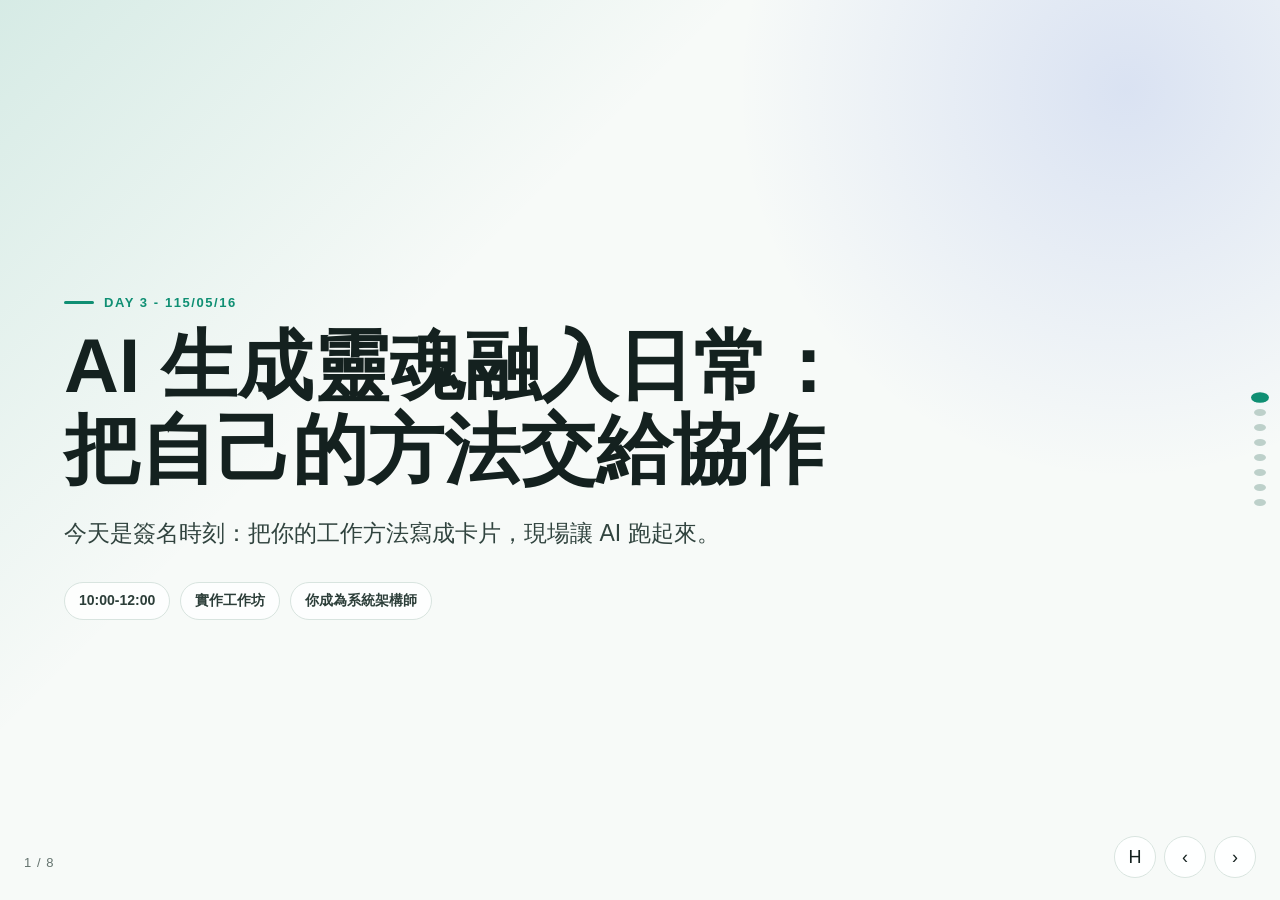
==== course-day3.html @ 00c1c84a "Add detailed interactive course pages" ====
<!doctype html>
<html lang="zh-TW">
<head>
<meta charset="utf-8">
<meta name="viewport" content="width=device-width, initial-scale=1">
<title>Day 3｜AI 生成靈魂融入日常</title>
<meta name="description" content="Day 3 interactive course deck: turn work methods into reusable AI workflow cards.">
<link rel="stylesheet" href="assets/course-pages.css">
</head>
<body>
<main class="deck">
  <section class="slide active">
    <div class="inner">
      <div class="kicker">Day 3 - 115/05/16</div>
      <h1>AI 生成靈魂融入日常：把自己的方法交給協作</h1>
      <p class="lead" style="margin-top:22px;">今天是簽名時刻：把你的工作方法寫成卡片，現場讓 AI 跑起來。</p>
      <div class="meta"><span class="pill">10:00-12:00</span><span class="pill">實作工作坊</span><span class="pill">你成為系統架構師</span></div>
    </div>
  </section>

  <section class="slide">
    <div class="inner">
      <div class="kicker">Run of Show</div>
      <h2>從知道，到做到</h2>
      <div class="run">
        <div class="time">0-5</div><div>安全紅線儀式 + Day 1-2 回顧</div>
        <div class="time">5-35</div><div>七問 Skill 萃取框架工作坊</div>
        <div class="time">35-80</div><div>現場跑卡儀式：v1 -> v2 -> Automation</div>
        <div class="time">80-105</div><div>90 天落地計畫設計工作坊</div>
        <div class="time">105-120</div><div>結業儀式 + 社群銜接</div>
      </div>
    </div>
  </section>

  <section class="slide">
    <div class="inner">
      <div class="kicker">Seven Questions</div>
      <h2>七問框架：把工作方法變成 AI Skill</h2>
      <div class="grid">
        <div class="panel green"><h3>定義邊界</h3><p>Q1 這是什麼工作？誰用？什麼場景？<br>Q2 成功標準是什麼？</p></div>
        <div class="panel amber"><h3>拆解流程</h3><p>Q3 需要什麼輸入？<br>Q4 中間有幾個關鍵步驟？</p></div>
        <div class="panel blue"><h3>設定檢查點</h3><p>Q5 最容易出錯在哪？<br>Q6 人要檢查什麼？<br>Q7 三個月後怎麼改進？</p></div>
      </div>
      <div class="note">七問不是給 AI 看的，而是訓練你把隱性經驗說清楚。</div>
    </div>
  </section>

  <section class="slide">
    <div class="inner">
      <div class="kicker">Skill Card Builder</div>
      <h2>我的 Skill 卡</h2>
      <div class="form-grid">
        <div class="field"><label>Skill 名稱</label><input id="name" placeholder="例如：會議智能助理"></div>
        <div class="field"><label>Q1 定義：什麼工作？誰用？什麼場景？</label><textarea id="q1"></textarea></div>
        <div class="field"><label>Q2 成功標準：怎麼知道做好了？</label><textarea id="q2"></textarea></div>
        <div class="field"><label>Q3 輸入：需要什麼資訊？</label><textarea id="q3"></textarea></div>
        <div class="field"><label>Q4 流程：主要步驟？</label><textarea id="q4"></textarea></div>
        <div class="field"><label>Q5 風險：最容易出錯在哪？</label><textarea id="q5"></textarea></div>
        <div class="field"><label>Q6 檢查點：我親自檢查什麼？</label><textarea id="q6"></textarea></div>
        <div class="field"><label>Q7 迭代：三個月後怎麼改進？</label><textarea id="q7"></textarea></div>
      </div>
      <div class="actions"><button class="btn primary" id="build">產生 Skill 卡</button><button class="btn" id="clear">清空</button></div>
      <pre class="output" id="out">填寫七問後，這裡會產生可丟給 AI 的 Skill 卡草稿。</pre>
    </div>
  </section>

  <section class="slide">
    <div class="inner">
      <div class="kicker">Signature Moment</div>
      <h2>現場跑卡儀式：讓卡片活起來</h2>
      <div class="grid">
        <div class="panel green"><h3>第一張：簡單通用</h3><p>會議紀錄 -> 行動清單。展示 v1 有缺陷，v2 如何透過 Prompt 調整改善。</p></div>
        <div class="panel amber"><h3>第二張：中等複雜</h3><p>顧客回饋 -> 改進建議。讓學員參與發現問題與優化。</p></div>
        <div class="panel blue"><h3>第三張：人 AI 協作</h3><p>展示多步驟執行、人工檢查點與最終輸出。</p></div>
      </div>
      <div class="note">心理轉變：從「AI 很神奇」到「AI 是工具，我可以調教」。</div>
    </div>
  </section>

  <section class="slide">
    <div class="inner">
      <div class="kicker">Prompt Iteration</div>
      <h2>v1 -> v2：看見版本迭代</h2>
      <div class="grid two">
        <div class="panel rose"><h3>v1 簡單版</h3><div class="code">你是會議助理。讀這段會議紀錄，列出 3-5 項主要行動項，包括：行動內容、責任人、deadline。</div></div>
        <div class="panel green"><h3>v2 加強版</h3><div class="code">只列出會議上「明確決定要做」的項目，不包括正在討論或未來可能的想法。責任人沒有明確同意，標記為待確認。</div></div>
      </div>
      <div class="note">重點不是 Prompt 寫很長，而是把 Q5 風險和 Q6 檢查點寫進去。</div>
    </div>
  </section>

  <section class="slide">
    <div class="inner">
      <div class="kicker">90 Days</div>
      <h2>90 天落地計畫：從課堂變成習慣</h2>
      <table class="table">
        <tr><th>階段</th><th>行動</th><th>目的</th></tr>
        <tr><td>Days 1-30</td><td>選 3 個重複工作流，為每個寫一張卡，至少跑一次</td><td>建立基礎</td></tr>
        <tr><td>Days 31-60</td><td>每週執行一次，記錄失敗案例，修改 Prompt v1 -> v2</td><td>持續調整</td></tr>
        <tr><td>Days 61-90</td><td>標準化 1 個 Skill，分享給同事或同儕，收集回饋</td><td>系統化與擴散</td></tr>
      </table>
      <div class="note">90 天之後，Skill 就不只是個人工具，而是團隊資產。</div>
    </div>
  </section>

  <section class="slide">
    <div class="inner">
      <div class="kicker">Community</div>
      <h2>結業不是再見，而是開始</h2>
      <div class="grid">
        <div class="panel green"><h3>30 天挑戰 1</h3><p>上課後 7 天內，分享你的第一張 Skill 卡。</p></div>
        <div class="panel amber"><h3>30 天挑戰 2</h3><p>記錄一次失敗案例：AI 錯在哪？你怎麼修？</p></div>
        <div class="panel blue"><h3>30 天挑戰 3</h3><p>教會 1 個同事使用你的 Skill。</p></div>
      </div>
      <div class="note">最後收束：你不會是一個人走。社群、診所、案例庫，會讓工作流持續進化。</div>
    </div>
  </section>
</main>
<div class="counter" id="counter">1 / 8</div>
<div class="dots" id="dots"></div>
<div class="nav"><a href="course.html">H</a><button id="prev">‹</button><button id="next">›</button></div>
<script src="assets/course-pages.js"></script>
<script>
function val(id) { return document.getElementById(id).value.trim() || "[待填]"; }
document.getElementById("build").addEventListener("click", () => {
  document.getElementById("out").textContent = `[Skill Card] ${val("name")}

Q1 定義
${val("q1")}

Q2 成功標準
${val("q2")}

Q3 輸入
${val("q3")}

Q4 流程
${val("q4")}

Q5 風險
${val("q5")}

Q6 檢查點
${val("q6")}

Q7 迭代
${val("q7")}`;
});
document.getElementById("clear").addEventListener("click", () => {
  document.querySelectorAll("textarea,input").forEach(el => el.value = "");
  document.getElementById("out").textContent = "填寫七問後，這裡會產生可丟給 AI 的 Skill 卡草稿。";
});
</script>
</body>
</html>
---- assets/course-pages.css ----
* { box-sizing: border-box; }
:root {
  --bg: #f7faf8;
  --ink: #14211f;
  --muted: #64736e;
  --line: #d8e4df;
  --panel: #ffffff;
  --soft: #ecf7f3;
  --green: #0f8f73;
  --teal: #1aa38b;
  --amber: #d9911f;
  --blue: #4267d5;
  --rose: #bd4d68;
  --dark: #101b18;
}
html, body { margin: 0; min-height: 100%; }
body {
  font-family: -apple-system, BlinkMacSystemFont, "Noto Sans TC", "Microsoft JhengHei", "Segoe UI", sans-serif;
  background:
    linear-gradient(135deg, rgba(15,143,115,0.14), rgba(255,255,255,0) 34%),
    radial-gradient(circle at 88% 10%, rgba(66,103,213,0.16), rgba(255,255,255,0) 28%),
    var(--bg);
  color: var(--ink);
  overflow: hidden;
}
a { color: inherit; }
.deck { width: 100vw; height: 100vh; position: relative; }
.slide {
  position: absolute;
  inset: 0;
  display: none;
  padding: 70px clamp(24px, 5vw, 76px) 60px;
}
.slide.active { display: flex; animation: enter 0.25s ease; }
@keyframes enter {
  from { opacity: 0; transform: translateY(10px); }
  to { opacity: 1; transform: translateY(0); }
}
.inner { width: min(1180px, 100%); margin: auto; }
.kicker {
  display: inline-flex;
  align-items: center;
  gap: 10px;
  color: var(--green);
  font-size: 13px;
  font-weight: 800;
  letter-spacing: 0.12em;
  text-transform: uppercase;
  margin-bottom: 14px;
}
.kicker::before {
  content: "";
  width: 30px;
  height: 3px;
  background: currentColor;
  border-radius: 999px;
}
h1, h2, h3, p { margin: 0; }
h1 {
  max-width: 850px;
  font-size: clamp(38px, 6.4vw, 76px);
  line-height: 1.1;
  letter-spacing: 0;
  font-weight: 850;
}
h2 {
  font-size: clamp(30px, 4.2vw, 52px);
  line-height: 1.18;
  letter-spacing: 0;
  font-weight: 820;
  margin-bottom: 22px;
}
h3 { font-size: clamp(18px, 2vw, 24px); line-height: 1.35; margin-bottom: 10px; }
p, li { color: var(--muted); font-size: clamp(15px, 1.35vw, 19px); line-height: 1.75; }
.lead { max-width: 780px; color: #31443f; font-size: clamp(18px, 2vw, 23px); }
.meta { display: flex; flex-wrap: wrap; gap: 10px; margin-top: 28px; }
.pill {
  border: 1px solid var(--line);
  border-radius: 999px;
  padding: 9px 14px;
  background: rgba(255,255,255,0.82);
  color: #2c3e39;
  font-size: 14px;
  font-weight: 740;
  text-decoration: none;
}
.grid { display: grid; grid-template-columns: repeat(3, minmax(0, 1fr)); gap: 16px; }
.grid.two { grid-template-columns: repeat(2, minmax(0, 1fr)); }
.panel {
  background: rgba(255,255,255,0.86);
  border: 1px solid var(--line);
  border-radius: 8px;
  padding: 22px;
  box-shadow: 0 1px 0 rgba(255,255,255,0.8) inset;
}
.panel.green { border-top: 4px solid var(--green); }
.panel.amber { border-top: 4px solid var(--amber); }
.panel.blue { border-top: 4px solid var(--blue); }
.panel.rose { border-top: 4px solid var(--rose); }
.clean-list { list-style: none; padding: 0; margin: 0; display: grid; gap: 9px; }
.clean-list li { position: relative; padding-left: 16px; }
.clean-list li::before {
  content: "";
  position: absolute;
  left: 0;
  top: 0.72em;
  width: 6px;
  height: 6px;
  background: var(--teal);
  border-radius: 50%;
}
.table {
  width: 100%;
  border-collapse: collapse;
  overflow: hidden;
  border-radius: 8px;
  background: var(--panel);
  border: 1px solid var(--line);
}
.table th, .table td {
  text-align: left;
  padding: 12px 14px;
  border-bottom: 1px solid var(--line);
  color: #334843;
  font-size: 15px;
  vertical-align: top;
}
.table th { background: var(--soft); color: var(--green); font-weight: 820; }
.table tr:last-child td { border-bottom: 0; }
.run { display: grid; grid-template-columns: 96px 1fr; border: 1px solid var(--line); border-radius: 8px; overflow: hidden; background: var(--panel); }
.run div { padding: 13px 16px; border-bottom: 1px solid var(--line); }
.run div:nth-last-child(-n+2) { border-bottom: 0; }
.time { background: var(--soft); color: var(--green); font-weight: 830; }
.note {
  margin-top: 18px;
  border-left: 4px solid var(--green);
  background: rgba(255,255,255,0.74);
  padding: 14px 16px;
  color: #425650;
  font-size: 15px;
  line-height: 1.7;
}
.code {
  white-space: pre-wrap;
  background: var(--dark);
  color: #dffaf2;
  border-radius: 8px;
  padding: 18px;
  font-family: ui-monospace, SFMono-Regular, Menlo, Consolas, monospace;
  font-size: 13px;
  line-height: 1.55;
  max-height: 360px;
  overflow: auto;
}
.tabs { display: flex; flex-wrap: wrap; gap: 8px; margin-bottom: 14px; }
.tab, .btn {
  border: 1px solid var(--line);
  border-radius: 8px;
  padding: 10px 14px;
  background: var(--panel);
  color: var(--ink);
  cursor: pointer;
  font-weight: 760;
}
.tab.active, .btn.primary { background: var(--green); border-color: var(--green); color: #fff; }
.form-grid { display: grid; grid-template-columns: repeat(2, minmax(0, 1fr)); gap: 12px; }
.field {
  background: rgba(255,255,255,0.88);
  border: 1px solid var(--line);
  border-radius: 8px;
  padding: 14px;
}
.field label { display: block; font-weight: 800; margin-bottom: 8px; }
textarea, input {
  width: 100%;
  border: 1px solid #cbd9d3;
  border-radius: 8px;
  padding: 10px 12px;
  background: #fbfefd;
  color: var(--ink);
  font: inherit;
  line-height: 1.45;
}
textarea { min-height: 70px; resize: vertical; }
.actions { display: flex; gap: 10px; flex-wrap: wrap; margin-top: 14px; }
.output {
  margin-top: 14px;
  white-space: pre-wrap;
  background: var(--dark);
  color: #dffaf2;
  border-radius: 8px;
  padding: 18px;
  font-family: ui-monospace, SFMono-Regular, Menlo, Consolas, monospace;
  font-size: 13px;
  line-height: 1.6;
  max-height: 260px;
  overflow: auto;
}
.nav {
  position: fixed;
  right: 24px;
  bottom: 22px;
  z-index: 20;
  display: flex;
  gap: 8px;
}
.nav button, .nav a {
  width: 42px;
  height: 42px;
  border: 1px solid var(--line);
  border-radius: 50%;
  background: rgba(255,255,255,0.88);
  color: var(--ink);
  font-size: 18px;
  cursor: pointer;
  display: grid;
  place-items: center;
  text-decoration: none;
}
.counter {
  position: fixed;
  left: 24px;
  bottom: 30px;
  z-index: 20;
  color: var(--muted);
  font-size: 13px;
  letter-spacing: 0.08em;
}
.dots {
  position: fixed;
  top: 50%;
  right: 14px;
  transform: translateY(-50%);
  display: grid;
  gap: 8px;
  z-index: 20;
}
.dot {
  width: 7px;
  height: 7px;
  border: 0;
  border-radius: 50%;
  background: #bdd0ca;
  cursor: pointer;
}
.dot.active { background: var(--green); transform: scale(1.5); }
@media (max-width: 860px) {
  body { overflow: auto; }
  .deck { height: auto; min-height: 100vh; }
  .slide { position: relative; min-height: 100vh; padding: 70px 20px 86px; }
  .slide:not(.active) { display: none; }
  .grid, .grid.two, .form-grid { grid-template-columns: 1fr; }
  .dots { display: none; }
}
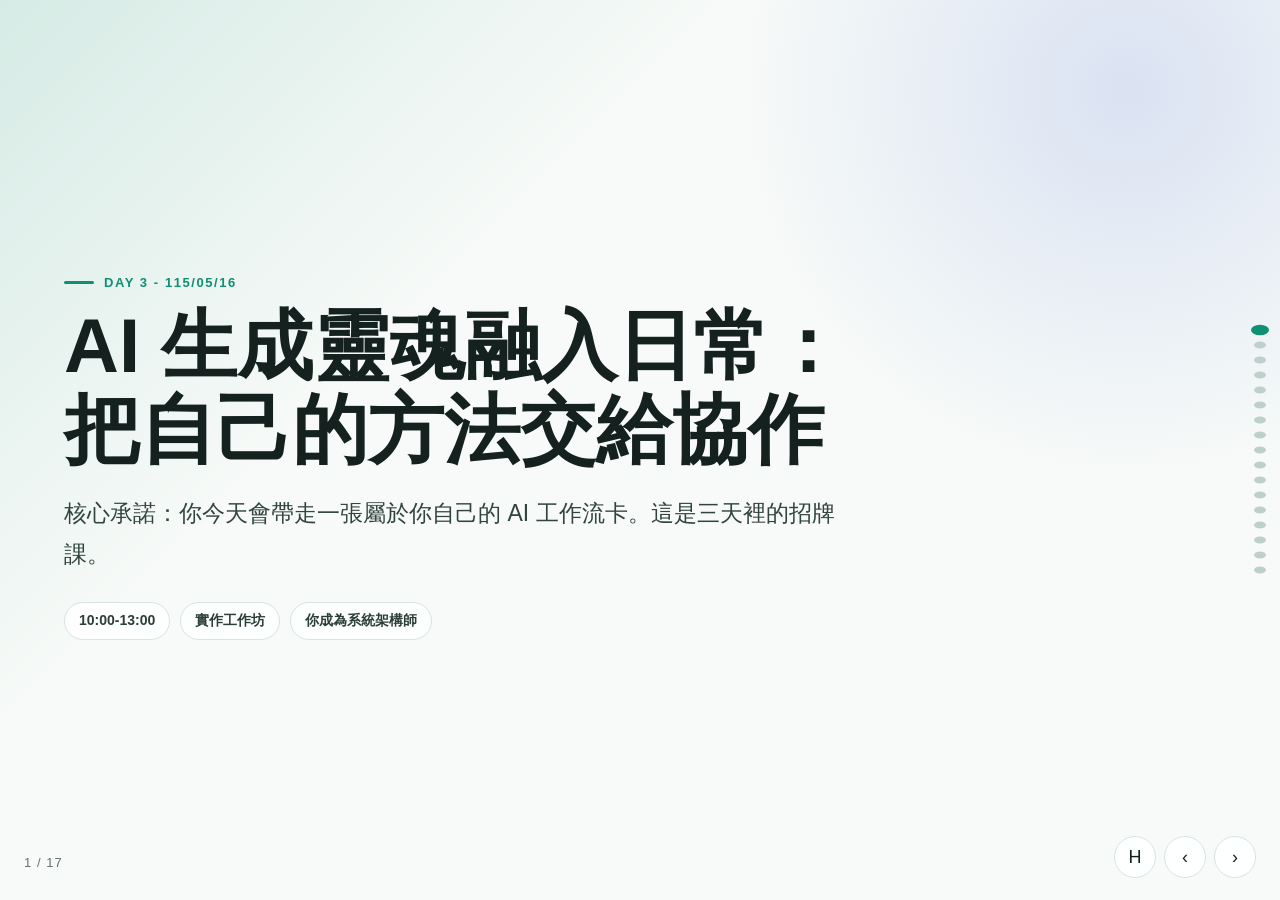
==== commit 73c5b301: "Add visual seven-question workflow map" ====
--- a/course-day3.html
+++ b/course-day3.html
@@ -13,35 +13,155 @@
     <div class="inner">
       <div class="kicker">Day 3 - 115/05/16</div>
       <h1>AI 生成靈魂融入日常：把自己的方法交給協作</h1>
-      <p class="lead" style="margin-top:22px;">今天是簽名時刻：把你的工作方法寫成卡片，現場讓 AI 跑起來。</p>
-      <div class="meta"><span class="pill">10:00-12:00</span><span class="pill">實作工作坊</span><span class="pill">你成為系統架構師</span></div>
+      <p class="lead" style="margin-top:22px;">核心承諾：你今天會帶走一張屬於你自己的 AI 工作流卡。這是三天裡的招牌課。</p>
+      <div class="meta"><span class="pill">10:00-13:00</span><span class="pill">實作工作坊</span><span class="pill">你成為系統架構師</span></div>
     </div>
   </section>
 
   <section class="slide">
     <div class="inner">
       <div class="kicker">Run of Show</div>
-      <h2>從知道，到做到</h2>
+      <h2>3 小時版本：從知道，到真的做出來</h2>
       <div class="run">
-        <div class="time">0-5</div><div>安全紅線儀式 + Day 1-2 回顧</div>
-        <div class="time">5-35</div><div>七問 Skill 萃取框架工作坊</div>
-        <div class="time">35-80</div><div>現場跑卡儀式：v1 -> v2 -> Automation</div>
-        <div class="time">80-105</div><div>90 天落地計畫設計工作坊</div>
-        <div class="time">105-120</div><div>結業儀式 + 社群銜接</div>
-      </div>
+        <div class="time">0-10</div><div>開場：不只是寫 Prompt，把自己的工作方法教給 AI</div>
+        <div class="time">10-30</div><div>什麼是 Skill：定義、解剖學、Prompt vs Skill</div>
+        <div class="time">30-50</div><div>七問萃取法：回憶練習 + 工作流顯性化</div>
+        <div class="time">50-90</div><div>實作：完成你的《AI 工作流卡》</div>
+        <div class="time">90-110</div><div>交換實測：讓別人的工作流跑起來</div>
+        <div class="time">110-140</div><div>現場產出儀式：你的卡，AI 真的能跑</div>
+        <div class="time">140-160</div><div>版本迭代 + 90 天 AI 落地計畫</div>
+        <div class="time">160-180</div><div>結業儀式 + 社群銜接</div>
+      </div>
+    </div>
+  </section>
+
+  <section class="slide">
+    <div class="inner">
+      <div class="kicker">Opening</div>
+      <h2>不只是寫 Prompt</h2>
+      <div class="grid two">
+        <div class="panel green">
+          <h3>今天的轉換</h3>
+          <p>前兩天你學會了看懂 AI、選對工具。今天是最重要的一天：你要把自己的工作方法教給 AI。</p>
+          <div class="note">Prompt 只是對話技巧；Skill 是把一件事的完整流程寫成 AI 可以遵循的結構。</div>
+        </div>
+        <div class="panel blue">
+          <h3>核心承諾</h3>
+          <p>寫一次，用一百次。這不是技術，而是你的職場經驗被看見、被複製、被改進的方式。</p>
+        </div>
+      </div>
+    </div>
+  </section>
+
+  <section class="slide">
+    <div class="inner">
+      <div class="kicker">Skill Anatomy</div>
+      <h2>什麼是 Skill？</h2>
+      <p class="lead">Skill = 你的經驗 + 結構化的流程 + AI 可以執行的指令。</p>
+      <table class="table" style="margin-top:22px;">
+        <tr><th>組成</th><th>白話</th><th>範例：整理會議紀錄</th></tr>
+        <tr><td>觸發條件</td><td>什麼時候啟動</td><td>收到會議錄音或逐字稿時</td></tr>
+        <tr><td>需要什麼輸入</td><td>你要給 AI 什麼東西</td><td>逐字稿、與會者名單、會議主題</td></tr>
+        <tr><td>步驟</td><td>一步一步怎麼做</td><td>擷取重點 -> 分類決議/待辦 -> 指派負責人 -> 格式化</td></tr>
+        <tr><td>產出長什麼樣</td><td>最終成果的格式</td><td>待辦事項 / 負責人 / 截止日表格</td></tr>
+        <tr><td>怎麼檢查好壞</td><td>驗收標準</td><td>每個待辦都有明確負責人和日期</td></tr>
+        <tr><td>前後接什麼</td><td>上游跟下游</td><td>前：會議結束；後：寄信、更新專案看板</td></tr>
+      </table>
+      <div class="note">你現在已經在做這件事了，只是全部存在你腦子裡。今天的工作就是把它寫出來。</div>
+    </div>
+  </section>
+
+  <section class="slide">
+    <div class="inner">
+      <div class="kicker">Prompt vs Skill</div>
+      <h2>Skill 跟 Prompt 的差別</h2>
+      <table class="table">
+        <tr><th></th><th>Prompt</th><th>Skill</th></tr>
+        <tr><td>時間</td><td>一次性</td><td>可重複使用</td></tr>
+        <tr><td>範圍</td><td>一個問題</td><td>一個完整流程</td></tr>
+        <tr><td>誰的知識</td><td>AI 的通用知識</td><td>你的專業知識</td></tr>
+        <tr><td>品質控制</td><td>通常沒有</td><td>有檢查標準</td></tr>
+      </table>
+      <div class="note">隱性知識顯性化：Skill = 可複製的決策規則 + 品質檢查表 + 例外處理 + 回饋機制。</div>
+    </div>
+  </section>
+
+  <section class="slide">
+    <div class="inner">
+      <div class="kicker">Hidden Knowledge</div>
+      <h2>把腦子裡的專業說清楚</h2>
+      <div class="grid">
+        <div class="panel green"><h3>資深業務</h3><p>談判準備清單：先查誰決策、誰反對、對方真正痛點是什麼。</p></div>
+        <div class="panel amber"><h3>專案經理</h3><p>風險預判 SOP：先看時程、責任邊界、外部依賴、溝通斷點。</p></div>
+        <div class="panel blue"><h3>設計師</h3><p>風格校對規則：色彩、層級、留白、品牌語氣、使用者視線路徑。</p></div>
+      </div>
+      <div class="note">如果你無法清楚說明，代表你可能還沒完全理解這項工作。</div>
+    </div>
+  </section>
+
+  <section class="slide">
+    <div class="inner">
+      <div class="kicker">Case Study</div>
+      <h2>從同事.skill 到自己的工作型數位分身</h2>
+      <div class="grid two">
+        <div class="panel green">
+          <h3>為什麼它會爆紅？</h3>
+          <p>同事.skill 讓大家第一次直覺感覺到：一個人的工作方式，可以從聊天、文件、PR、Email 等材料中被萃取，封裝成可被 AI 調用的 Skill。</p>
+          <div class="note">課堂轉譯：我們不蒸餾別人，我們蒸餾自己。</div>
+        </div>
+        <div class="panel blue">
+          <h3>今天要學的不是複製人</h3>
+          <ul class="clean-list">
+            <li>提取我的工作邊界與常用流程</li>
+            <li>說清楚我的品質標準與判斷習慣</li>
+            <li>讓 AI 先幫我起草、檢查、提醒、延伸</li>
+            <li>所有重要輸出仍由本人覆核</li>
+          </ul>
+        </div>
+      </div>
+      <div class="meta"><a class="pill" href="https://github.com/titanwings/colleague-skill">參考案例：dot-skill / colleague-skill</a><a class="pill" href="https://titanwings.github.io/colleague-skill-site/">官方展示頁</a></div>
+    </div>
+  </section>
+
+  <section class="slide">
+    <div class="inner">
+      <div class="kicker">Visual Model</div>
+      <h2>我的工作型數位分身怎麼形成？</h2>
+      <img class="diagram" src="assets/diagrams/my-work-twin.svg" alt="自己的工作型數位分身：我的材料、七問萃取、Work Skill 加 Persona、工作協作與迭代修正">
     </div>
   </section>
 
   <section class="slide">
     <div class="inner">
       <div class="kicker">Seven Questions</div>
-      <h2>七問框架：把工作方法變成 AI Skill</h2>
-      <div class="grid">
-        <div class="panel green"><h3>定義邊界</h3><p>Q1 這是什麼工作？誰用？什麼場景？<br>Q2 成功標準是什麼？</p></div>
-        <div class="panel amber"><h3>拆解流程</h3><p>Q3 需要什麼輸入？<br>Q4 中間有幾個關鍵步驟？</p></div>
-        <div class="panel blue"><h3>設定檢查點</h3><p>Q5 最容易出錯在哪？<br>Q6 人要檢查什麼？<br>Q7 三個月後怎麼改進？</p></div>
-      </div>
-      <div class="note">七問不是給 AI 看的，而是訓練你把隱性經驗說清楚。</div>
+      <h2>七問萃取法：把工作方法變成 AI Skill</h2>
+      <div class="grid">
+        <div class="panel green"><h3>先回憶</h3><p>閉上眼睛，回想上週做過的一件重複性工作。不用是大事，就是做很多次、有點煩的那種。</p></div>
+        <div class="panel amber"><h3>再寫三句</h3><p>用白話寫下：這件事是什麼？為什麼要做？通常怎麼做？先不要追求完美。</p></div>
+        <div class="panel blue"><h3>最後用七問整理</h3><p>七問不是給 AI 看的，而是訓練你把隱性經驗說清楚。</p></div>
+      </div>
+    </div>
+  </section>
+
+  <section class="slide">
+    <div class="inner">
+      <div class="kicker">Seven Questions</div>
+      <h2>七個問題</h2>
+      <img class="diagram" src="assets/diagrams/seven-question-map.svg" alt="七問萃取地圖：定義任務、設計流程、建立品質迴圈">
+      <div class="note">例：客戶會議 -> 整理拜訪紀錄與 CRM 更新 -> 主管 review -> 行動計畫。</div>
+    </div>
+  </section>
+
+  <section class="slide">
+    <div class="inner">
+      <div class="kicker">Question Cards</div>
+      <h2>七問不是考試，是路標</h2>
+      <div class="grid">
+        <div class="panel green"><h3>1-3：先把任務框起來</h3><p>這件事是什麼？什麼時候開始？需要哪些輸入？先知道入口在哪裡。</p></div>
+        <div class="panel amber"><h3>4：把流程排出來</h3><p>步驟不用一開始就完美。先寫出你平常怎麼做，再讓同學和 AI 幫你找缺口。</p></div>
+        <div class="panel blue"><h3>5-7：讓成果可檢查</h3><p>輸出長什麼樣？怎麼檢查？前後接哪裡？這三題讓 AI 不只是產出，而是進入你的工作流。</p></div>
+      </div>
+      <div class="note">人類友善版說法：我不是要寫出完美 SOP，我只是先畫出一條 AI 可以跟著走的路。</div>
     </div>
   </section>
 
@@ -51,13 +171,14 @@
       <h2>我的 Skill 卡</h2>
       <div class="form-grid">
         <div class="field"><label>Skill 名稱</label><input id="name" placeholder="例如：會議智能助理"></div>
-        <div class="field"><label>Q1 定義：什麼工作？誰用？什麼場景？</label><textarea id="q1"></textarea></div>
-        <div class="field"><label>Q2 成功標準：怎麼知道做好了？</label><textarea id="q2"></textarea></div>
-        <div class="field"><label>Q3 輸入：需要什麼資訊？</label><textarea id="q3"></textarea></div>
-        <div class="field"><label>Q4 流程：主要步驟？</label><textarea id="q4"></textarea></div>
-        <div class="field"><label>Q5 風險：最容易出錯在哪？</label><textarea id="q5"></textarea></div>
-        <div class="field"><label>Q6 檢查點：我親自檢查什麼？</label><textarea id="q6"></textarea></div>
-        <div class="field"><label>Q7 迭代：三個月後怎麼改進？</label><textarea id="q7"></textarea></div>
+        <div class="field"><label>Q1 這是什麼？（任務定義）</label><textarea id="q1"></textarea></div>
+        <div class="field"><label>Q2 什麼時候開始？（觸發條件）</label><textarea id="q2"></textarea></div>
+        <div class="field"><label>Q3 需要哪些輸入？（格式範例）</label><textarea id="q3"></textarea></div>
+        <div class="field"><label>Q4 步驟是什麼？（Prompt 結構）</label><textarea id="q4"></textarea></div>
+        <div class="field"><label>Q5 產出長什麼樣？（輸出標準）</label><textarea id="q5"></textarea></div>
+        <div class="field"><label>Q6 怎麼檢查好壞？（人工覆核點）</label><textarea id="q6"></textarea></div>
+        <div class="field"><label>Q7 前後接什麼流程？（串接點）</label><textarea id="q7"></textarea></div>
+        <div class="field"><label>建議工具組合</label><input id="tools" placeholder="例如：Claude -> Google Docs -> Notion"></div>
       </div>
       <div class="actions"><button class="btn primary" id="build">產生 Skill 卡</button><button class="btn" id="clear">清空</button></div>
       <pre class="output" id="out">填寫七問後，這裡會產生可丟給 AI 的 Skill 卡草稿。</pre>
@@ -66,14 +187,27 @@
 
   <section class="slide">
     <div class="inner">
+      <div class="kicker">Peer Test</div>
+      <h2>交換實測：讓別人的工作流跑起來</h2>
+      <div class="grid">
+        <div class="panel green"><h3>1. 交換卡片</h3><p>兩兩配對，把自己的《AI 工作流卡》交給對方。</p></div>
+        <div class="panel amber"><h3>2. 試著跑一次</h3><p>對方只依照卡片操作，看能不能理解輸入、步驟、輸出與檢查點。</p></div>
+        <div class="panel blue"><h3>3. 結構化回饋</h3><p>缺少哪些輸入？步驟哪裡模糊？驗證機制夠嗎？</p></div>
+      </div>
+      <div class="note">關鍵體驗：好的工作流 = 別人也能操作。Skill 是可轉移的專業。</div>
+    </div>
+  </section>
+
+  <section class="slide">
+    <div class="inner">
       <div class="kicker">Signature Moment</div>
-      <h2>現場跑卡儀式：讓卡片活起來</h2>
-      <div class="grid">
-        <div class="panel green"><h3>第一張：簡單通用</h3><p>會議紀錄 -> 行動清單。展示 v1 有缺陷，v2 如何透過 Prompt 調整改善。</p></div>
-        <div class="panel amber"><h3>第二張：中等複雜</h3><p>顧客回饋 -> 改進建議。讓學員參與發現問題與優化。</p></div>
-        <div class="panel blue"><h3>第三張：人 AI 協作</h3><p>展示多步驟執行、人工檢查點與最終輸出。</p></div>
-      </div>
-      <div class="note">心理轉變：從「AI 很神奇」到「AI 是工具，我可以調教」。</div>
+      <h2>現場產出儀式：你的卡，AI 真的能跑</h2>
+      <div class="grid">
+        <div class="panel green"><h3>1. 貼到共用牆</h3><p>學員把工作流卡貼到共用 Notion / Google Doc / Airtable。</p></div>
+        <div class="panel amber"><h3>2. 講師挑 3 張</h3><p>涵蓋不同族群：學生、上班族、創業者或地方工作者。</p></div>
+        <div class="panel blue"><h3>3. 現場跑一次</h3><p>用真實 AI 工具把產出投影出來，邀請卡片作者回饋落差。</p></div>
+      </div>
+      <div class="note">關鍵體驗：我寫的這張卡，真的可以變成 AI 的工作。</div>
     </div>
   </section>
 
@@ -85,7 +219,7 @@
         <div class="panel rose"><h3>v1 簡單版</h3><div class="code">你是會議助理。讀這段會議紀錄，列出 3-5 項主要行動項，包括：行動內容、責任人、deadline。</div></div>
         <div class="panel green"><h3>v2 加強版</h3><div class="code">只列出會議上「明確決定要做」的項目，不包括正在討論或未來可能的想法。責任人沒有明確同意，標記為待確認。</div></div>
       </div>
-      <div class="note">重點不是 Prompt 寫很長，而是把 Q5 風險和 Q6 檢查點寫進去。</div>
+      <div class="note">工作流進化路徑：v1 卡片 -> 優化 Prompt -> 可重複檢查表 -> 半自動流程 -> Skill / Agent。</div>
     </div>
   </section>
 
@@ -116,7 +250,7 @@
     </div>
   </section>
 </main>
-<div class="counter" id="counter">1 / 8</div>
+<div class="counter" id="counter">1 / 17</div>
 <div class="dots" id="dots"></div>
 <div class="nav"><a href="course.html">H</a><button id="prev">‹</button><button id="next">›</button></div>
 <script src="assets/course-pages.js"></script>
@@ -128,7 +262,7 @@
 Q1 定義
 ${val("q1")}
 
-Q2 成功標準
+Q2 觸發條件
 ${val("q2")}
 
 Q3 輸入
@@ -137,14 +271,17 @@
 Q4 流程
 ${val("q4")}
 
-Q5 風險
+Q5 產出格式
 ${val("q5")}
 
 Q6 檢查點
 ${val("q6")}
 
-Q7 迭代
-${val("q7")}`;
+Q7 前後流程
+${val("q7")}
+
+建議工具組合
+${val("tools")}`;
 });
 document.getElementById("clear").addEventListener("click", () => {
   document.querySelectorAll("textarea,input").forEach(el => el.value = "");
--- a/assets/course-pages.css
+++ b/assets/course-pages.css
@@ -13,7 +13,7 @@
   --rose: #bd4d68;
   --dark: #101b18;
 }
-html, body { margin: 0; min-height: 100%; }
+html, body { margin: 0; min-height: 100%; overflow-x: hidden; }
 body {
   font-family: -apple-system, BlinkMacSystemFont, "Noto Sans TC", "Microsoft JhengHei", "Segoe UI", sans-serif;
   background:
@@ -30,13 +30,19 @@
   inset: 0;
   display: none;
   padding: 70px clamp(24px, 5vw, 76px) 60px;
+  overflow-x: hidden;
+  overflow-y: auto;
+  overscroll-behavior: contain;
+  scroll-padding: 72px 0 88px;
+  -webkit-overflow-scrolling: touch;
+  touch-action: pan-y;
 }
 .slide.active { display: flex; animation: enter 0.25s ease; }
 @keyframes enter {
   from { opacity: 0; transform: translateY(10px); }
   to { opacity: 1; transform: translateY(0); }
 }
-.inner { width: min(1180px, 100%); margin: auto; }
+.inner { width: min(1180px, 100%); min-width: 0; margin: auto; }
 .kicker {
   display: inline-flex;
   align-items: center;
@@ -62,6 +68,8 @@
   line-height: 1.1;
   letter-spacing: 0;
   font-weight: 850;
+  overflow-wrap: anywhere;
+  word-break: break-word;
 }
 h2 {
   font-size: clamp(30px, 4.2vw, 52px);
@@ -69,6 +77,8 @@
   letter-spacing: 0;
   font-weight: 820;
   margin-bottom: 22px;
+  overflow-wrap: anywhere;
+  word-break: break-word;
 }
 h3 { font-size: clamp(18px, 2vw, 24px); line-height: 1.35; margin-bottom: 10px; }
 p, li { color: var(--muted); font-size: clamp(15px, 1.35vw, 19px); line-height: 1.75; }
@@ -140,6 +150,15 @@
   font-size: 15px;
   line-height: 1.7;
 }
+.diagram {
+  width: 100%;
+  max-height: 68vh;
+  object-fit: contain;
+  display: block;
+  border: 1px solid var(--line);
+  border-radius: 12px;
+  background: #fff;
+}
 .code {
   white-space: pre-wrap;
   background: var(--dark);
@@ -247,8 +266,17 @@
 @media (max-width: 860px) {
   body { overflow: auto; }
   .deck { height: auto; min-height: 100vh; }
-  .slide { position: relative; min-height: 100vh; padding: 70px 20px 86px; }
+  .slide {
+    position: relative;
+    min-height: 100vh;
+    padding: 70px 20px 86px;
+    overflow: visible;
+  }
+  .slide.active { display: block; }
   .slide:not(.active) { display: none; }
+  .inner { width: min(100%, 520px); margin: 0 auto; }
+  h1 { width: 100%; font-size: 32px; line-height: 1.18; word-break: break-all; }
+  h2 { width: 100%; font-size: 30px; line-height: 1.22; word-break: break-all; }
   .grid, .grid.two, .form-grid { grid-template-columns: 1fr; }
   .dots { display: none; }
 }
